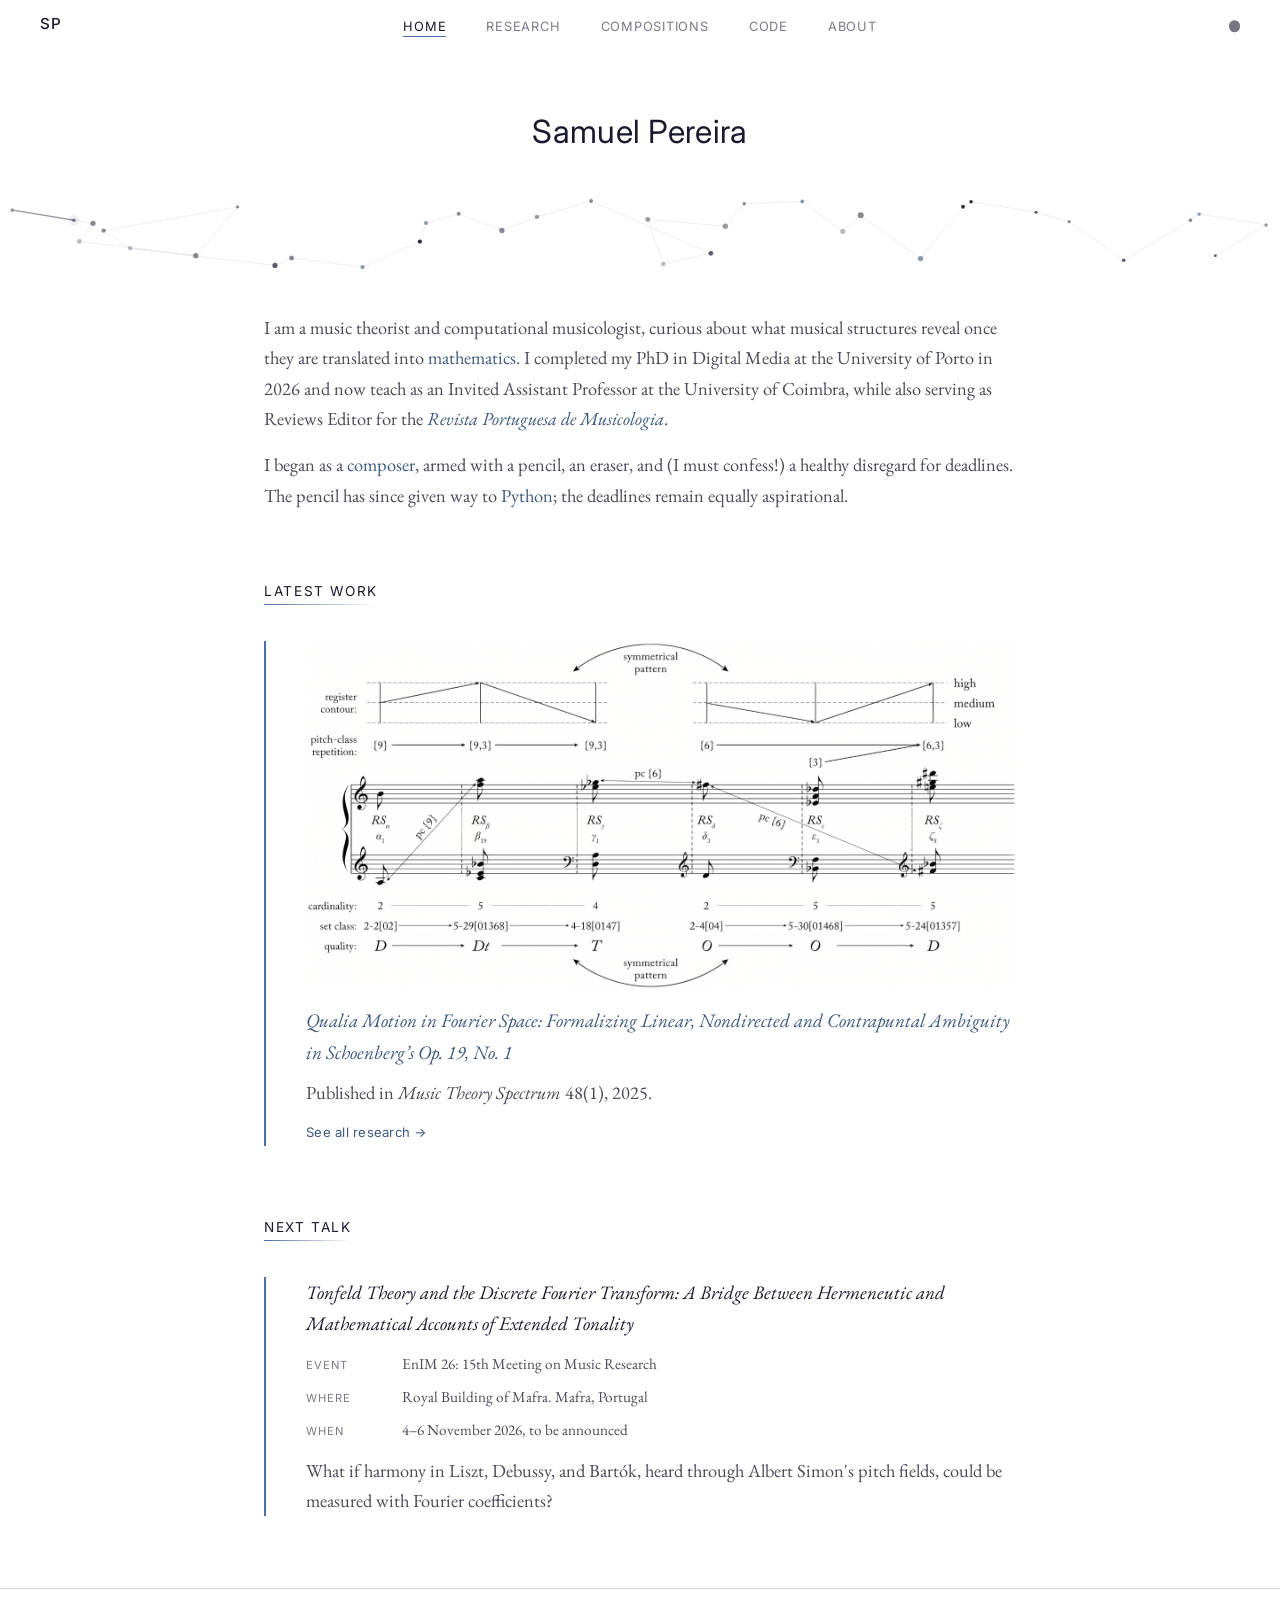
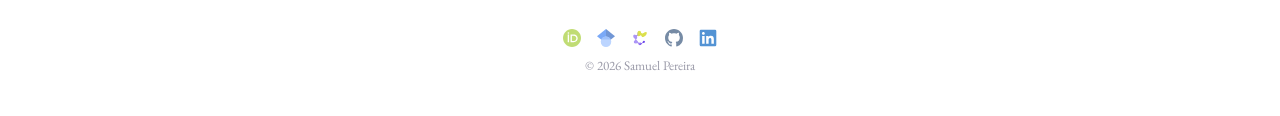
==== index.html @ 3e48302d "Initial commit: portfolio site ready for GitHub Pages Static site (vanilla HTML/CSS/JS, no build ste" ====
<!DOCTYPE html>
<html lang="en">
<head>
    <meta charset="UTF-8">
    <meta name="viewport" content="width=device-width, initial-scale=1.0">
    <meta name="theme-color" content="#ffffff">
    <title>Samuel Pereira &mdash; Computational Musicology</title>
    <meta name="description" content="Samuel Pereira, music theorist and computational musicologist: research on the Fourier Qualia Space, publications, presentations, compositions, and code.">
    <link rel="canonical" href="https://sml-pereira.github.io/">
    <meta property="og:type" content="website">
    <meta property="og:site_name" content="Samuel Pereira">
    <meta property="og:locale" content="en_GB">
    <meta property="og:url" content="https://sml-pereira.github.io/">
    <meta property="og:title" content="Samuel Pereira &mdash; Computational Musicology">
    <meta property="og:description" content="Samuel Pereira, music theorist and computational musicologist: research on the Fourier Qualia Space, publications, presentations, compositions, and code.">
    <meta property="og:image" content="https://sml-pereira.github.io/assets/images/og-image.png">
    <meta property="og:image:width" content="1200">
    <meta property="og:image:height" content="630">
    <meta property="og:image:alt" content="Figure from “Qualia Motion in Fourier Space”: register contour, pitch-class repetition and harmonic quality across a passage of Schoenberg’s Op. 19, No. 1.">
    <meta name="twitter:card" content="summary_large_image">
    <meta name="twitter:title" content="Samuel Pereira &mdash; Computational Musicology">
    <meta name="twitter:description" content="Samuel Pereira, music theorist and computational musicologist: research on the Fourier Qualia Space, publications, presentations, compositions, and code.">
    <meta name="twitter:image" content="https://sml-pereira.github.io/assets/images/og-image.png">
    <link rel="preconnect" href="https://fonts.googleapis.com">
    <link rel="preconnect" href="https://fonts.gstatic.com" crossorigin>
    <link href="https://fonts.googleapis.com/css2?family=EB+Garamond:ital,wght@0,400;1,400;0,600&family=Inter:wght@400;500&display=swap" rel="stylesheet">
    <link rel="stylesheet" href="css/style.css">
    <link rel="icon" href="favicon/favicon.svg" type="image/svg+xml">
    <link rel="apple-touch-icon" href="favicon/apple-touch-icon.png">
    <link rel="manifest" href="manifest.json">
    <script>
        (function(){var t=localStorage.getItem('theme')||(matchMedia('(prefers-color-scheme:dark)').matches?'dark':'light');document.documentElement.setAttribute('data-theme',t)})();
    </script>
</head>
<body>

    <nav class="site-nav">
        <div class="container">
            <button class="nav-toggle" aria-label="Toggle navigation" aria-expanded="false">
                <span></span>
                <span></span>
                <span></span>
            </button>
            <a href="index.html" class="site-nav__brand" aria-label="Samuel Pereira — home">SP</a>
            <ul class="site-nav__links">
                <li><a href="index.html" class="active">Home</a></li>
                <li><a href="research.html">Research</a></li>
                <li><a href="compositions.html">Compositions</a></li>
                <li><a href="code.html">Code</a></li>
                <li><a href="about.html">About</a></li>
                <li class="site-nav__toggle-item"><button class="theme-toggle" aria-label="Toggle dark mode"></button></li>
            </ul>
        </div>
        <div class="site-nav__overlay"></div>
    </nav>

    <main>
        <div class="container">

            <header class="page-header page-header--band">
                <h1>Samuel Pereira</h1>
            </header>

        </div>

        <!-- Full-bleed animation band — replaces the header rule on the home page -->
        <canvas id="trajectory-canvas" class="trajectory-canvas trajectory-canvas--band" aria-hidden="true"></canvas>

        <div class="container">

            <section class="section">
                <p>
                    I am a music theorist and computational musicologist, curious about what musical structures reveal once they are translated into <a href="research.html">mathematics</a>. I completed my PhD in Digital Media at the University of Porto in 2026 and now teach as an Invited Assistant Professor at the University of Coimbra, while also serving as Reviews Editor for the <a href="https://rpm-ns.pt/index.php/rpm"><em>Revista Portuguesa de Musicologia</em></a>.
                </p>
                <p>
                    I began as a <a href="compositions.html">composer</a>, armed with a pencil, an eraser, and (I must confess!) a healthy disregard for deadlines. The pencil has since given way to <a href="code.html">Python</a>; the deadlines remain equally aspirational.
                </p>
            </section>

            <section class="section">
                <h2>Latest Work</h2>
                <div class="spotlight-card">
                    <img class="spotlight-card__image invert-on-dark" src="assets/images/qualia-motion-thumbnail.png" alt="">
                    <div class="spotlight-card__title">
                        <a href="https://doi.org/10.1093/mts/mtaf016">Qualia Motion in Fourier Space: Formalizing Linear, Nondirected and Contrapuntal Ambiguity in Schoenberg&rsquo;s Op.&nbsp;19, No.&nbsp;1</a>
                    </div>
                    <p class="spotlight-card__desc">
                        Published in <em>Music Theory Spectrum</em>&nbsp;48(1), 2025.
                    </p>
                    <a href="research.html" class="spotlight-card__link">See all research &rarr;</a>
                </div>
            </section>

            <!-- Next talk -->
            <!-- Keep this in step with the Talks section on research.html. Remove the whole
                 <section> once the engagement has passed — a "Next Talk" heading over a date
                 that has gone by reads worse than no section at all. -->
            <section class="section">
                <h2>Next Talk</h2>
                <div class="spotlight-card">
                    <div class="spotlight-card__title">
                        Tonfeld Theory and the Discrete Fourier Transform: A Bridge Between Hermeneutic and Mathematical Accounts of Extended Tonality
                    </div>
                    <dl class="talk-meta">
                        <div class="talk-meta__row">
                            <dt class="talk-meta__label">Event</dt>
                            <dd class="talk-meta__value">EnIM 26: 15th Meeting on Music Research</dd>
                        </div>
                        <div class="talk-meta__row">
                            <dt class="talk-meta__label">Where</dt>
                            <dd class="talk-meta__value">Royal Building of Mafra. Mafra, Portugal</dd>
                        </div>
                        <div class="talk-meta__row">
                            <dt class="talk-meta__label">When</dt>
                            <dd class="talk-meta__value"><time datetime="2026-11-04">4&ndash;6 November 2026</time>, to be announced</dd>
                        </div>
                    </dl>
                    <p class="spotlight-card__desc">
                        What if harmony in Liszt, Debussy, and Bart&#243;k, heard through Albert Simon's pitch fields, could be measured with Fourier coefficients?
                    </p>
                </div>
            </section>

        </div>
    </main>

    <footer class="site-footer">
        <div class="container">
            <div class="footer-profiles">
                <a href="https://orcid.org/0000-0003-2866-1081" target="_blank" rel="noopener noreferrer" aria-label="ORCID profile">
                    <svg width="18" height="18" fill="none" xmlns="http://www.w3.org/2000/svg" viewBox="0 0 32 32" aria-hidden="true"><path fill-rule="evenodd" clip-rule="evenodd" d="M32 16c0 8.837-7.163 16-16 16-8.838 0-16-7.163-16-16C0 7.162 7.162 0 16 0c8.837 0 16 7.162 16 16Z" fill="#A6CE39"/><path fill-rule="evenodd" clip-rule="evenodd" d="M18.813 9.637h-5.45v13.9h5.474c4.555 0 7.35-3.378 7.35-6.95 0-1.635-.562-3.372-1.77-4.704-1.215-1.336-3.065-2.246-5.605-2.246ZM18.6 21.3h-2.813v-9.425H18.5c1.823 0 3.12.552 3.96 1.4.842.849 1.252 2.021 1.252 3.312 0 .784-.239 1.967-.993 2.948-.745.969-2.01 1.765-4.119 1.765Zm5.311-4.026c-.251 1.74-1.494 4.276-5.311 4.276h-3.063H18.6c3.817 0 5.06-2.536 5.311-4.276Zm1.812-2.405c-.657-2.601-2.85-4.982-6.91-4.982h-5.2 5.2c4.06 0 6.253 2.38 6.91 4.982Zm.215 1.718ZM8.363 9.675v13.887h2.425V9.675H8.363Zm2.175 13.637H8.612h1.925ZM9.575 8.65c.84 0 1.513-.689 1.513-1.513 0-.823-.673-1.512-1.513-1.512-.838 0-1.512.674-1.512 1.513 0 .823.672 1.512 1.512 1.512Z" fill="#fff"/></svg>
                </a>
                <a href="https://scholar.google.com/citations?hl=en&amp;user=XiZDQLMAAAAJ" target="_blank" rel="noopener noreferrer" aria-label="Google Scholar profile">
                    <svg xmlns="http://www.w3.org/2000/svg" width="18" height="18" viewBox="0 0 512 512" aria-hidden="true"><path fill="#4285f4" d="M256 411.12L0 202.667 256 0z"/><path fill="#356ac3" d="M256 411.12l256-208.453L256 0z"/><circle fill="#a0c3ff" cx="256" cy="362.667" r="149.333"/><path fill="#76a7fa" d="M121.037 298.667c23.968-50.453 75.392-85.334 134.963-85.334s110.995 34.881 134.963 85.334H121.037z"/></svg>
                </a>
                <a href="https://www.cienciavitae.pt/portal/AC1E-D08A-2722" target="_blank" rel="noopener noreferrer" aria-label="CI&Ecirc;NCIAVITAE profile">
                    <img src="assets/icons/cienciavitae.svg" alt="" aria-hidden="true" width="18" height="18">
                </a>
                <a href="https://github.com/sml-pereira" target="_blank" rel="noopener noreferrer" aria-label="GitHub profile">
                    <svg width="18" height="18" viewBox="0 0 16 16" fill="currentColor" xmlns="http://www.w3.org/2000/svg" aria-hidden="true"><path d="M8 0C3.58 0 0 3.58 0 8c0 3.54 2.29 6.53 5.47 7.59.4.07.55-.17.55-.38 0-.19-.01-.82-.01-1.49-2.01.37-2.53-.49-2.69-.94-.09-.23-.48-.94-.82-1.13-.28-.15-.68-.52-.01-.53.63-.01 1.08.58 1.23.82.72 1.21 1.87.87 2.33.66.07-.52.28-.87.51-1.07-1.78-.2-3.64-.89-3.64-3.95 0-.87.31-1.59.82-2.15-.08-.2-.36-1.02.08-2.12 0 0 .67-.21 2.2.82.64-.18 1.32-.27 2-.27.68 0 1.36.09 2 .27 1.53-1.04 2.2-.82 2.2-.82.44 1.1.16 1.92.08 2.12.51.56.82 1.27.82 2.15 0 3.07-1.87 3.75-3.65 3.95.29.25.54.73.54 1.48 0 1.07-.01 1.93-.01 2.2 0 .21.15.46.55.38A8.013 8.013 0 0016 8c0-4.42-3.58-8-8-8z"/></svg>
                </a>
                <!-- PLACEHOLDER: Replace # with the LinkedIn profile URL -->
                <a href="#" aria-label="LinkedIn profile">
                    <img src="assets/icons/linkedin.svg" alt="" aria-hidden="true" width="18" height="18">
                </a>
            </div>
            <p>&copy; <span class="copyright-year">2025</span> Samuel Pereira</p>
        </div>
    </footer>

    <script src="js/main.js"></script>
</body>
</html>
---- css/style.css ----
/* ============================================================================
   ACADEMIC PORTFOLIO — Samuel Pereira
   Colour palette and typographic rhythm derived from CV
   ============================================================================ */

/* ----------------------------------------------------------------------------
   CUSTOM PROPERTIES — CV colour palette
   ---------------------------------------------------------------------------- */
:root {
    --accent: #1a1a2e;         /* Deep navy-black — name, headings */
    --secondary: #4a4a5a;      /* Warm grey — body text */
    --tertiary: #7a7a8a;       /* Mid grey — dates, metadata */
    --quiet: #9a9aa8;          /* Quieter grey — subtle elements */
    --rule: #d4d4dc;           /* Subtle rule colour */
    --link: #3d5a7f;           /* Warm blue — hyperlinks */
    --accent-highlight: #4a6fa5; /* Brighter blue — subtle identity highlight */
    --bg: #ffffff;             /* Pure white background */
    --bg-alt: #f4f4f6;         /* Slightly darker for alternating sections */
    --white: #ffffff;

    /* Typography scale (modular, ~1.2 ratio) */
    --fs-sm: 0.82rem;
    --fs-support: 0.95rem;     /* text supporting an entry title — two steps under --fs-base at every width */
    --fs-base: 1.15rem;
    --fs-md: 1.08rem;
    --fs-lg: 1.2rem;
    --fs-xl: 1.5rem;
    --fs-2xl: 2.0rem;

    /* Spacing scale. Every step is a distinct value: --sp-lg and --sp-xl were
       both 2.5rem, which made rules that named different steps render
       identically (notably two of the page-header spacing modifiers).
       --sp-xl is raised rather than --sp-lg lowered: --sp-lg also sets the
       container gutter and the nav's absolute offsets, which stay aligned with
       each other precisely by sharing this token. */
    --sp-xs: 0.25rem;
    --sp-sm: 0.5rem;
    --sp-md: 1rem;
    /* Fills the 1rem -> 2.5rem canyon in the scale. Without a step here, a
       heading that wants less air than an entry gap had nowhere to go and was
       forced up onto --sp-xl, leaving it closer to the previous section than to
       its own content. */
    --sp-ml: 2rem;
    --sp-lg: 2.5rem;
    --sp-xl: 3rem;
    --sp-2xl: 4rem;

    /* Layout */
    --max-width: 52rem;
    --nav-height: 3rem;
}

/* ----------------------------------------------------------------------------
   DARK MODE — colour overrides
   ---------------------------------------------------------------------------- */
[data-theme="dark"] {
    --accent: #e4e4ec;
    --secondary: #b0b0be;
    --tertiary: #8a8a9a;
    --quiet: #6a6a7a;
    --rule: #3a3a4a;
    --link: #7da4cc;
    --accent-highlight: #6b9fd4;
    --bg: #161616;
    --bg-alt: #1c1c26;
    --white: #1e1e28;
}

/* ----------------------------------------------------------------------------
   RESET & BASE
   ---------------------------------------------------------------------------- */
*,
*::before,
*::after {
    margin: 0;
    padding: 0;
    box-sizing: border-box;
}

html {
    font-size: 16px;
    scroll-behavior: smooth;
    -webkit-text-size-adjust: 100%;
}

body {
    font-family: "EB Garamond", Georgia, serif;
    font-size: var(--fs-base);
    line-height: 1.65;
    color: var(--secondary);
    background-color: var(--bg);
    -webkit-font-smoothing: antialiased;
    -moz-osx-font-smoothing: grayscale;
    transition: background-color 0.3s ease, color 0.3s ease;
}

[data-theme="dark"] {
    color-scheme: dark;
}

/* Keyboard focus — the reset above removes the browser default outline */
:focus-visible {
    outline: 2px solid var(--accent-highlight);
    outline-offset: 3px;
    border-radius: 2px;
}

/* ----------------------------------------------------------------------------
   TYPOGRAPHY
   ---------------------------------------------------------------------------- */
h1, h2, h3, h4 {
    font-family: "Inter", "Helvetica Neue", Arial, sans-serif;
    color: var(--accent);
    font-weight: 400;
    line-height: 1.25;
}

h1 {
    font-size: var(--fs-2xl);
    letter-spacing: 0.01em;
}

h2 {
    font-size: 0.85rem;
    letter-spacing: 0.12em;
    text-transform: uppercase;
    color: var(--accent);
    /* Half the gap above (which is the section's --sp-2xl), so the heading
       reads as owning the content beneath it rather than floating midway
       between two sections. Must stay below .entry margin-bottom, or a heading
       sits further from its first item than two items sit from each other. */
    margin-bottom: var(--sp-ml);
    padding-bottom: var(--sp-xs);
    border-bottom: none;
    display: inline-block;
}

h2::after {
    content: '';
    display: block;
    margin-top: var(--sp-xs);
    height: 1px;
    background: linear-gradient(to right, var(--accent-highlight), transparent);
}

h3 {
    font-size: var(--fs-md);
    color: var(--accent);
    margin-bottom: var(--sp-sm);
}

h4 {
    font-size: var(--fs-base);
    font-style: italic;
    color: var(--secondary);
    margin-bottom: var(--sp-sm);
}

p {
    margin-bottom: var(--sp-md);
}

a {
    color: var(--link);
    text-decoration: none;
    transition: color 0.2s ease;
}

a:hover {
    color: var(--accent);
}

/* Smooth link underline animation for body text links */
main a {
    text-decoration: none;
    background-image: linear-gradient(var(--accent-highlight), var(--accent-highlight));
    background-size: 0% 1px;
    background-repeat: no-repeat;
    background-position: left bottom;
    transition: background-size 0.3s ease, color 0.2s ease;
}

main a:hover {
    background-size: 100% 1px;
}

em {
    font-style: italic;
}

strong {
    font-weight: 600;
    color: var(--accent);
}

small, .meta {
    font-size: var(--fs-sm);
    color: var(--tertiary);
}


/* ----------------------------------------------------------------------------
   LAYOUT
   ---------------------------------------------------------------------------- */
.container {
    max-width: var(--max-width);
    margin: 0 auto;
    padding: 0 var(--sp-lg);
}

main {
    padding-top: calc(var(--nav-height) + var(--sp-2xl));
    padding-bottom: var(--sp-2xl);
    min-height: calc(100vh - 6rem);
}

/* Jumping to a section must not park it underneath the fixed bar */
main [id] {
    scroll-margin-top: calc(var(--nav-height) + var(--sp-md));
}

/* ----------------------------------------------------------------------------
   NAVIGATION
   ---------------------------------------------------------------------------- */
.site-nav {
    position: fixed;
    top: 0;
    left: 0;
    right: 0;
    height: var(--nav-height);
    background-color: rgba(255, 255, 255, 0.88);
    backdrop-filter: blur(12px);
    -webkit-backdrop-filter: blur(12px);
    z-index: 100;
    transition: background-color 0.3s ease;
}

.site-nav.scrolled {
    background-color: rgba(255, 255, 255, 0.95);
}

.site-nav .container {
    display: flex;
    align-items: center;
    justify-content: space-between;
    height: 100%;
}

/* Wordmark — pinned to the left edge of the viewport, outside the content column */
.site-nav__brand {
    position: absolute;
    left: var(--sp-lg);
    top: 50%;
    transform: translateY(-50%);
    font-family: "Inter", "Helvetica Neue", Arial, sans-serif;
    font-size: 0.95rem;
    font-weight: 500;
    letter-spacing: 0.06em;
    text-transform: uppercase;
    color: var(--accent);
    text-decoration: none;
    white-space: nowrap;
    transition: color 0.2s ease;
    /* Override the main a underline animation */
    background-image: none;
}

.site-nav__brand:hover {
    color: var(--accent-highlight);
}

.site-nav__links {
    display: flex;
    flex: 1;
    justify-content: center;
    gap: var(--sp-lg);
    list-style: none;
}

.site-nav__links a {
    font-family: "Inter", "Helvetica Neue", Arial, sans-serif;
    font-size: 0.8rem;
    letter-spacing: 0.06em;
    text-transform: uppercase;
    color: var(--tertiary);
    text-decoration: none;
    padding-bottom: 2px;
    border-bottom: 1.5px solid transparent;
    transition: color 0.2s ease, border-color 0.2s ease;
    /* Override the main a underline animation for nav links */
    background-image: none;
}

.site-nav__links a:hover,
.site-nav__links a.active {
    color: var(--accent);
    border-bottom-color: var(--accent-highlight);
}

/* Mobile hamburger */
.nav-toggle {
    display: none;
    background: none;
    border: none;
    cursor: pointer;
    padding: var(--sp-sm);
}

.nav-toggle span {
    display: block;
    width: 20px;
    height: 1.5px;
    background-color: var(--accent);
    margin: 4px 0;
    transition: transform 0.3s ease, opacity 0.3s ease;
}

/* Theme toggle — pinned to the right edge of the viewport, outside the content column */
.site-nav__toggle-item {
    display: flex;
    align-items: center;
    position: absolute;
    right: var(--sp-lg);
    top: 50%;
    transform: translateY(calc(-50% + 2px));
}

.theme-toggle {
    background-color: var(--accent);
    border: none;
    border-radius: 50%;
    width: 11.5px;
    height: 11.5px;
    cursor: pointer;
    display: block;
    padding: 0;
    flex-shrink: 0;
    transition: background-color 0.3s ease, opacity 0.2s ease;
    opacity: 0.6;
}

.theme-toggle:hover {
    opacity: 1;
}

/* Dark mode — nav background overrides */
[data-theme="dark"] .site-nav {
    background-color: rgba(22, 22, 30, 0.88);
}

[data-theme="dark"] .site-nav.scrolled {
    background-color: rgba(22, 22, 30, 0.95);
}

/* ----------------------------------------------------------------------------
   HEADER / HERO — mirrors CV \makeheader
   ---------------------------------------------------------------------------- */
.page-header {
    margin-bottom: var(--sp-2xl);
}

/* Pages whose introduction follows the trajectory directly, as on the home
   page. Deliberately the same token the home band uses below itself, so the
   two stay in step. Doubled class to outrank the mobile .page-header rule. */
.page-header.page-header--tight {
    margin-bottom: var(--sp-lg);
}

.page-header h1 {
    /* On the interior pages this is the gap between the heading and the
       trajectory beneath it; the home page zeroes it and spaces its band
       from the canvas side instead */
    margin-bottom: 1.5rem;
}

/* The trajectory always sits beneath its heading and takes the place a rule
   would otherwise hold — full-bleed on the home page, the width of the text
   column on every other one. The gap above it is the h1's own margin. */
.trajectory-canvas {
    display: block;
    width: 100%;
    cursor: default;
}

.trajectory-canvas--column {
    height: 48px;
}

/* Home page — the canvas becomes a full-bleed band beneath the name */
.page-header--band {
    margin-bottom: 0;
}

.page-header--band h1 {
    margin-bottom: 0;
    text-align: center;
}

main > .trajectory-canvas--band {
    height: 80px;
    margin-top: var(--sp-lg);
    margin-bottom: var(--sp-lg);
    animation: fadeInUp 0.5s ease-out both;
}

/* ----------------------------------------------------------------------------
   SECTIONS — mirrors CV \cvsection
   ---------------------------------------------------------------------------- */
.section {
    margin-bottom: var(--sp-2xl);
}

.section:last-child {
    margin-bottom: 0;
}

/* ----------------------------------------------------------------------------
   ENTRY BLOCKS — mirrors CV \cventry
   ---------------------------------------------------------------------------- */
.entry {
    display: flex;
    justify-content: space-between;
    gap: var(--sp-md);
    margin-bottom: var(--sp-lg);
}

.entry:last-child {
    margin-bottom: 0;
}

.entry__body {
    flex: 1;
    min-width: 0;
}

.entry__date {
    flex-shrink: 0;
    font-size: var(--fs-support);
    color: var(--tertiary);
    text-align: right;
    font-variant-numeric: lining-nums;
    /* Just wide enough for the longest date on the page ("2021-26", 52px at
       this size), so every entry gets an identical body width and that width
       is the widest the column can give it. */
    min-width: 3.5rem;
    /* The date's line box is shorter than the title's, so without this its
       baseline would sit above the title it belongs to */
    padding-top: 0.23em;
}

.entry__title {
    font-size: var(--fs-base);
    color: var(--accent);
    /* 8px, not 4: below roughly a third of a line the gap stops reading as a
       deliberate pairing and starts looking like two elements colliding. */
    margin-bottom: var(--sp-sm);
}

/* Which kind of item this entry is, for sections that group more than one —
   the two theses, for instance. Follows the small-label idiom used by the
   spotlight card, but in the quieter metadata grey. */
.entry__kind {
    font-family: "Inter", "Helvetica Neue", Arial, sans-serif;
    font-size: 0.7rem;
    letter-spacing: 0.1em;
    text-transform: uppercase;
    color: var(--tertiary);
    margin-bottom: var(--sp-sm);
}

.entry__org {
    font-size: var(--fs-support);
    color: var(--secondary);
    margin-bottom: var(--sp-sm);
}

.entry__desc {
    font-size: var(--fs-support);
    line-height: 1.6;
}

.entry__examiners-label {
    margin-bottom: var(--sp-sm);
}

.entry__examiners {
    font-size: var(--fs-support);
    line-height: 1.6;
    padding-left: 1.5em;
    margin: 0;
}

.entry__examiners li {
    margin-bottom: var(--sp-xs);
}

/* Entries put the title at the standard body size and set everything that
   supports it — venue, abstract, description — one step down at --fs-support */

/* Compact entry — for publications */
.entry--compact {
    margin-bottom: var(--sp-lg);
}

.entry--compact:last-child {
    margin-bottom: 0;
}

.entry--compact .entry__title {
    font-style: italic;
    font-size: var(--fs-base);
}

.entry--compact .entry__venue {
    font-size: var(--fs-support);
    color: var(--secondary);
}

/* ----------------------------------------------------------------------------
   CONTACT
   ---------------------------------------------------------------------------- */
/* No top margin: the h2 above owns the gap, as it does in every other section.
   This margin existed to clear an introductory paragraph that no longer sits
   between the heading and the list. */
.contact-list {
    margin-top: 0;
}

.contact-row {
    display: flex;
    align-items: baseline;
    gap: var(--sp-md);
    padding: var(--sp-sm) 0;
    border-bottom: 1px solid var(--rule);
}

.contact-row:last-child {
    border-bottom: none;
}

.contact-row__label {
    flex-shrink: 0;
    min-width: 7rem;
    font-family: "Inter", "Helvetica Neue", Arial, sans-serif;
    font-size: var(--fs-sm);
    letter-spacing: 0.06em;
    text-transform: uppercase;
    color: var(--tertiary);
}

.contact-row__value {
    font-size: var(--fs-md);
}

/* ----------------------------------------------------------------------------
   FOOTER
   ---------------------------------------------------------------------------- */
.site-footer {
    padding: var(--sp-lg) 0;
    border-top: 1px solid var(--rule);
    text-align: center;
}

.site-footer p {
    font-size: var(--fs-sm);
    color: var(--quiet);
    margin-bottom: 0;
}

/* Footer profile icon links */
.footer-profiles {
    display: flex;
    justify-content: center;
    gap: var(--sp-md);
    margin-bottom: var(--sp-sm);
}

.footer-profiles a {
    display: inline-flex;
    align-items: center;
    justify-content: center;
    opacity: 0.7;
    transition: opacity 0.2s ease;
    /* Override the main a underline animation for footer icons */
    background-image: none;
}

.footer-profiles a:hover {
    opacity: 1;
}

.footer-profiles svg,
.footer-profiles img {
    display: block;
    width: 18px;
    height: 18px;
}

/* Nav overlay — hidden on desktop */
.site-nav__overlay {
    display: none;
}

/* Body scroll lock when mobile nav is open */
body.nav-open {
    overflow: hidden;
}

/* ----------------------------------------------------------------------------
   RESPONSIVE
   ---------------------------------------------------------------------------- */
/* Tablet — 768px and below */
@media (max-width: 768px) {
    :root {
        --fs-2xl: 1.7rem;
        --fs-xl: 1.3rem;
        /* All three large steps shrink together. Shrinking only --sp-2xl (as
           this block used to) flattened the section/entry ratio from 1.60 to
           1.20 here and to 1.00 at 640, so groups stopped reading as groups
           exactly where the single column needs them most. */
        --sp-2xl: 3rem;
        --sp-xl: 2.5rem;
        --sp-lg: 2rem;
        --sp-ml: 1.75rem;
    }

}

/* Mobile — 640px and below */
@media (max-width: 640px) {
    :root {
        --fs-2xl: 1.5rem;
        --fs-xl: 1.15rem;
        --fs-md: 0.92rem;
        --sp-2xl: 2.5rem;
        --sp-xl: 2rem;
        --sp-lg: 1.75rem;
        --sp-ml: 1.5rem;
    }

    html {
        font-size: 15px;
    }

    .container {
        padding: 0 var(--sp-md);
    }

    main {
        padding-top: calc(var(--nav-height) + var(--sp-xl));
        padding-bottom: var(--sp-xl);
    }

    /* Mobile nav */
    .nav-toggle {
        display: flex;
        align-items: center;
        justify-content: center;
        min-width: 44px;
        min-height: 44px;
        margin-right: calc(-1 * var(--sp-sm));
    }

    .site-nav .container {
        justify-content: flex-start;
    }

    .site-nav__links {
        position: fixed;
        top: var(--nav-height);
        left: 0;
        right: 0;
        flex-direction: column;
        background-color: rgba(255, 255, 255, 0.97);
        backdrop-filter: blur(12px);
        -webkit-backdrop-filter: blur(12px);
        padding: var(--sp-lg);
        gap: var(--sp-md);
        border-bottom: 1px solid var(--rule);
        transform: translateY(-100%);
        opacity: 0;
        visibility: hidden;
        transition: transform 0.3s ease, opacity 0.3s ease, visibility 0.3s ease;
    }

    [data-theme="dark"] .site-nav__links {
        background-color: rgba(22, 22, 30, 0.97);
    }

    .site-nav__links.open {
        transform: translateY(0);
        opacity: 1;
        visibility: visible;
    }

    .site-nav__links a {
        font-size: var(--fs-sm);
        padding: var(--sp-sm) 0;
        display: block;
    }

    /* Mobile active-state styling — left border instead of bottom */
    .site-nav__links a.active {
        border-bottom: none;
        border-left: 2px solid var(--accent-highlight);
        padding-left: var(--sp-sm);
        color: var(--accent);
    }

    /* Wordmark sits beside the hamburger rather than pinned to the viewport edge */
    .site-nav__brand {
        position: static;
        transform: none;
        margin-left: var(--sp-sm);
    }

    /* Restore inline placement of the theme toggle inside the mobile dropdown */
    .site-nav__toggle-item {
        position: static;
        transform: translateY(2px);
    }

    /* Mobile overlay */
    .site-nav__overlay {
        display: block;
        position: fixed;
        top: var(--nav-height);
        left: 0;
        right: 0;
        bottom: 0;
        background-color: rgba(26, 26, 46, 0);
        visibility: hidden;
        transition: background-color 0.3s ease, visibility 0.3s ease;
        z-index: 98;
    }

    .site-nav__overlay.open {
        background-color: rgba(26, 26, 46, 0.08);
        visibility: visible;
    }

    /* Hamburger animation */
    .nav-toggle.active span:nth-child(1) {
        transform: rotate(45deg) translate(3.5px, 3.5px);
    }

    .nav-toggle.active span:nth-child(2) {
        opacity: 0;
    }

    .nav-toggle.active span:nth-child(3) {
        transform: rotate(-45deg) translate(3.5px, -3.5px);
    }

    /* Stack entries vertically on mobile */
    .entry {
        flex-direction: column;
        gap: var(--sp-xs);
    }

    .entry__date {
        text-align: left;
        min-width: unset;
        padding-top: 0;
    }

    /* Page header */
    .page-header {
        margin-bottom: var(--sp-xl);
    }

    /* Sections. Must stay on --sp-2xl: h2 uses --sp-xl, so borrowing that token
       here made the gap between two sections identical to the gap under a
       heading, and sections stopped reading as groups. --sp-2xl already shrinks
       at this breakpoint, so the step is smaller without being flattened. */
    .section {
        margin-bottom: var(--sp-2xl);
    }

    .contact-row,
    .talk-meta__row {
        flex-direction: column;
        gap: var(--sp-xs);
    }

    .contact-row__label,
    .talk-meta__label {
        min-width: unset;
    }

    /* Trajectory canvas on mobile */
    .trajectory-canvas--column {
        height: 40px;
    }
}

/* Small phones — 380px and below */
@media (max-width: 380px) {
    :root {
        --fs-2xl: 1.3rem;
        --fs-xl: 1.05rem;
    }

    .container {
        padding: 0 var(--sp-sm);
    }

    h2 {
        font-size: 0.78rem;
        letter-spacing: 0.1em;
    }
}

/* ----------------------------------------------------------------------------
   PAGE TRANSITION ANIMATIONS
   ---------------------------------------------------------------------------- */
@keyframes fadeInUp {
    from {
        opacity: 0;
        transform: translateY(12px);
    }
    to {
        opacity: 1;
        transform: translateY(0);
    }
}

main .container > .page-header {
    animation: fadeInUp 0.5s ease-out both;
}

main .container > .section {
    opacity: 0;
    transform: translateY(12px);
    transition: opacity 0.45s ease-out, transform 0.45s ease-out;
}

main .container > .section.visible {
    opacity: 1;
    transform: translateY(0);
}

/* Reduce motion for users who prefer it */
@media (prefers-reduced-motion: reduce) {
    main .container > .page-header {
        animation: none;
    }

    main > .trajectory-canvas--band {
        animation: none;
    }

    main .container > .section {
        opacity: 1;
        transform: none;
        transition: none;
    }
}

/* ----------------------------------------------------------------------------
   ARTICLE ABSTRACTS & LINKS
   ---------------------------------------------------------------------------- */
.entry__abstract {
    font-size: var(--fs-support);
    color: var(--tertiary);
    margin-top: var(--sp-sm);
    margin-bottom: var(--sp-sm);
}

.entry__links {
    margin-top: var(--sp-sm);
    margin-bottom: 0;
}

/* DOIs sit with the rest of an entry's metadata, not at body-text weight. */
.entry__doi {
    font-size: var(--fs-support);
}

/* Custom tooltip — fast appear, no system delay */
[data-tooltip] {
    position: relative;
}

[data-tooltip]::after {
    content: attr(data-tooltip);
    position: absolute;
    left: 50%;
    bottom: calc(100% + 6px);
    transform: translateX(-50%);
    white-space: nowrap;
    padding: 0.3em 0.6em;
    border-radius: 3px;
    background-color: var(--accent);
    color: var(--bg);
    font-family: "Inter", "Helvetica Neue", Arial, sans-serif;
    font-size: 0.7rem;
    letter-spacing: 0.02em;
    line-height: 1.2;
    opacity: 0;
    visibility: hidden;
    pointer-events: none;
    transition: opacity 0.15s ease 0.25s, visibility 0s linear 0.4s;
    z-index: 100;
}

[data-tooltip]:hover::after,
[data-tooltip]:focus-visible::after {
    opacity: 1;
    visibility: visible;
    transition: opacity 0.15s ease 0.25s, visibility 0s linear 0.25s;
}

/* ----------------------------------------------------------------------------
   DOWNLOAD LINKS
   ---------------------------------------------------------------------------- */
.download-link {
    display: inline-flex;
    align-items: center;
    gap: 0.35em;
    font-family: "Inter", "Helvetica Neue", Arial, sans-serif;
    font-size: var(--fs-sm);
    letter-spacing: 0.02em;
    color: var(--link);
    transition: color 0.2s ease;
}

.download-link:hover {
    color: var(--accent);
}

.download-icon {
    flex-shrink: 0;
    vertical-align: middle;
}

/* Multiple download links in a row */
.composition-card__links {
    display: flex;
    flex-wrap: wrap;
    gap: var(--sp-sm) var(--sp-lg);
    margin-bottom: var(--sp-md);
}

/* ----------------------------------------------------------------------------
   SECTION NAV (in-page anchor links)
   ---------------------------------------------------------------------------- */
/* In-page contents. It follows the introduction and leads into the sections it
   lists, so it takes a full section break above (the intro's own margin) and a
   shorter one below, keeping it visibly tied to the content that follows. */
.section-nav {
    display: flex;
    flex-wrap: wrap;
    gap: var(--sp-sm) var(--sp-lg);
    margin-bottom: var(--sp-xl);
}

/* Each entry carries a standing underline so the row reads as a set of
   separate, clickable items before the cursor ever reaches it, and echoes the
   rule under the h2 headings these links point at */
.section-nav a {
    font-family: "Inter", "Helvetica Neue", Arial, sans-serif;
    font-size: var(--fs-sm);
    letter-spacing: 0.04em;
    color: var(--link);
    padding: 4px 0 6px;
    border-bottom: 1px solid var(--rule);
    /* the body-link underline animation would double up with the border */
    background-image: none;
    transition: color 0.2s ease, border-color 0.2s ease;
}

.section-nav a:hover {
    color: var(--accent);
    border-bottom-color: var(--accent-highlight);
}

/* ----------------------------------------------------------------------------
   SPOTLIGHT CARD (Home — latest work)
   ---------------------------------------------------------------------------- */
/* No margin-top: h2 is display:inline-block, so its bottom margin never
   collapses with a following sibling's top margin — the two would add up and
   this card would sit further from its heading than every other page's first
   element does. The h2's own margin is the entire gap. */
.spotlight-card {
    border-left: 2px solid var(--accent-highlight);
    padding-left: var(--sp-lg);
}

.spotlight-card__image {
    display: block;
    width: 100%;
    height: auto;
    border-radius: 4px;
    margin-bottom: var(--sp-md);
}

/* Identity filter + transition so the dark-mode inversion below fades over the same 0.3s as the
   body's background-color/color transition, instead of snapping while the page eases around it.
   The identity list must be spelled out here (rather than relying on `filter: none`) so the two
   values have matching function lists and interpolate in both directions — into dark and back out. */
.invert-on-dark {
    filter: invert(0) hue-rotate(0deg) contrast(1);
    transition: filter 0.3s ease;
}

/* Opt-in: invert lightness in dark mode (use for diagrams with white backgrounds; omit for photos).
   The invert on its own drives the diagram's paper white down to pure #000, which reads as a hard
   black rectangle against the page. contrast() pivots around mid-grey, so it pulls both ends of
   the range inwards: paper white lands on rgb(22, 22, 22) — the --bg of the dark theme — and the
   inked strokes settle at rgb(232, 232, 232), near --accent, instead of a glaring pure white.
   The amount is 1 - 2 * (22/255) ≈ 0.825; recompute it if --bg changes. */
[data-theme="dark"] .invert-on-dark {
    filter: invert(1) hue-rotate(180deg) contrast(0.825);
}

.spotlight-card__label {
    font-family: "Inter", "Helvetica Neue", Arial, sans-serif;
    font-size: 0.7rem;
    letter-spacing: 0.1em;
    text-transform: uppercase;
    color: var(--accent-highlight);
    margin-bottom: var(--sp-sm);
}

.spotlight-card__title {
    font-size: var(--fs-lg);
    color: var(--accent);
    margin-bottom: var(--sp-sm);
    font-style: italic;
}

.spotlight-card__desc {
    font-size: var(--fs-base);
    margin-bottom: var(--sp-sm);
}

.spotlight-card__link {
    font-family: "Inter", "Helvetica Neue", Arial, sans-serif;
    font-size: var(--fs-sm);
    letter-spacing: 0.02em;
}

/* ----------------------------------------------------------------------------
   TALK META (Home — next talk)
   ---------------------------------------------------------------------------- */
/* Label/value rows for a single upcoming engagement. Deliberately lighter than
   .contact-row — no rule between rows — because it sits inside a spotlight card
   whose left border already holds the group together. */
.talk-meta {
    margin-bottom: var(--sp-sm);
}

.talk-meta__row {
    display: flex;
    align-items: baseline;
    gap: var(--sp-md);
    padding: var(--sp-xs) 0;
}

/* Matches .spotlight-card__label so the two label styles on this page agree. */
.talk-meta__label {
    flex-shrink: 0;
    min-width: 5rem;
    font-family: "Inter", "Helvetica Neue", Arial, sans-serif;
    font-size: 0.7rem;
    letter-spacing: 0.1em;
    text-transform: uppercase;
    color: var(--tertiary);
}

.talk-meta__value {
    font-size: var(--fs-support);
    color: var(--secondary);
}

/* ----------------------------------------------------------------------------
   COMPOSITION CARDS
   ---------------------------------------------------------------------------- */
/* No padding of its own: the section's bottom margin is the single
   source of vertical rhythm here, as it is on every other page */
.composition-card {
    padding: 0;
}

.composition-card h2 {
    margin-bottom: var(--sp-sm);
}

.composition-card__meta {
    display: flex;
    flex-wrap: wrap;
    gap: var(--sp-xs);
    margin-bottom: var(--sp-md);
}

.composition-card__note {
    margin-bottom: var(--sp-md);
}

/* ----------------------------------------------------------------------------
   TAGS (instrumentation, tech)
   ---------------------------------------------------------------------------- */
.tag {
    display: inline-block;
    font-family: "Inter", "Helvetica Neue", Arial, sans-serif;
    font-size: 0.68rem;
    letter-spacing: 0.04em;
    text-transform: uppercase;
    color: var(--tertiary);
    border: 1px solid var(--rule);
    border-radius: 3px;
    padding: 0.15em 0.55em;
    line-height: 1.4;
}

.tag--tech {
    color: var(--link);
    border-color: var(--link);
    opacity: 0.8;
}

/* ----------------------------------------------------------------------------
   MEDIA PLACEHOLDER (video/audio forthcoming)
   ---------------------------------------------------------------------------- */
.media-placeholder {
    display: flex;
    align-items: center;
    justify-content: center;
    gap: var(--sp-sm);
    padding: var(--sp-lg) var(--sp-md);
    margin-top: var(--sp-md);
    border: 1px dashed var(--rule);
    border-radius: 4px;
    background-color: var(--bg-alt);
    color: var(--quiet);
    font-family: "Inter", "Helvetica Neue", Arial, sans-serif;
    font-size: var(--fs-sm);
    letter-spacing: 0.02em;
}

.media-placeholder__icon {
    opacity: 0.5;
    flex-shrink: 0;
}

/* ----------------------------------------------------------------------------
   CONSOLE TRANSCRIPT
   ---------------------------------------------------------------------------- */
/* A verbatim snippet of a terminal program. Shares the surface treatment of
   .media-placeholder and .video-embed so every kind of demo sits in the same
   frame. Column alignment matters here, so the monospace stack and the
   horizontal scroll are both load-bearing: the text must never reflow. */
.console-demo {
    margin-top: var(--sp-md);
    padding: var(--sp-md);
    border: 1px solid var(--rule);
    border-radius: 4px;
    background-color: var(--bg-alt);
    color: var(--tertiary);
    font-family: "Courier New", ui-monospace, monospace;
    font-size: var(--fs-sm);
    line-height: 1.5;
    overflow-x: auto;
}

/* Whatever the player typed, against the program's own output. */
.console-demo b {
    color: var(--accent);
    font-weight: 600;
}

/* ----------------------------------------------------------------------------
   VIDEO EMBED
   ---------------------------------------------------------------------------- */
/* Responsive 16:9 frame: the box holds the ratio at any width and the iframe
   fills it, so an embed never overflows its card on a narrow screen. Shares the
   surface treatment of .media-placeholder, which it replaces once a video
   exists. */
.video-embed {
    position: relative;
    aspect-ratio: 16 / 9;
    width: 100%;
    margin-top: var(--sp-md);
    border: 1px solid var(--rule);
    border-radius: 4px;
    overflow: hidden;
    background-color: var(--bg-alt);
}

.video-embed iframe {
    position: absolute;
    top: 0;
    left: 0;
    width: 100%;
    height: 100%;
    border: 0;
}

/* ----------------------------------------------------------------------------
   AUDIO PLAYER
   ---------------------------------------------------------------------------- */
.audio-player {
    margin-top: var(--sp-md);
}

.audio-player audio {
    width: 100%;
    max-width: 28rem;
    border-radius: 4px;
}

.audio-player__note {
    font-size: var(--fs-sm);
    color: var(--quiet);
    margin-top: var(--sp-xs);
}

/* ----------------------------------------------------------------------------
   CODE CARDS
   ---------------------------------------------------------------------------- */
/* No padding of its own: the section's bottom margin is the single
   source of vertical rhythm here, as it is on every other page */
.code-card {
    padding: 0;
}

/* Ordinary inline flow rather than a flex row: the heading keeps the line box
   every other h2 on the site sits on, so this page shares their vertical
   rhythm, and the icon aligns to the text rather than being centred on the
   heading's box — which includes the underline below it, and was dropping the
   icon low. */
.code-card__header {
    margin-bottom: var(--sp-sm);
}

.code-card__header h2 {
    margin-bottom: 0;
    margin-right: var(--sp-sm);
}

.code-card__name {
    font-family: "Inter", "Courier New", monospace;
    font-size: 0.85rem;
    letter-spacing: 0.08em;
}

.code-card__github {
    display: inline-block;
    line-height: 0;
    /* Matched to the heading so the em below is measured against the heading's
       size. The icon is 16px, so lifting its baseline by half the cap height
       less half the icon centres it on the capitals rather than hanging it
       below them. */
    font-size: 0.85rem;
    vertical-align: calc(0.364em - 8px);
    color: var(--tertiary);
    opacity: 0.7;
    transition: opacity 0.2s ease, color 0.2s ease;
    background-image: none;
}

.code-card__github:hover {
    opacity: 1;
    color: var(--accent);
    background-image: none;
}

/* margin-bottom is 0 by design: whatever follows declares its own top margin,
   so the gap is chosen rather than being whichever of two collapsing margins
   happened to be larger. Metadata takes the small step, a media block the
   larger one. */
.code-card__desc {
    margin-top: var(--sp-sm);
    margin-bottom: 0;
}

.code-card__status {
    font-size: var(--fs-sm);
    color: var(--quiet);
    margin-top: var(--sp-sm);
}

/* ----------------------------------------------------------------------------
   PHOTO PLACEHOLDER (About page)
   ---------------------------------------------------------------------------- */
/* Portrait-proportioned (4:5), sitting on the column's left edge like every
   other element on the page. The 4px radius is the same one .media-placeholder,
   .video-embed and .console-demo use, so an empty photo frame reads as part of
   the same family. */
.photo-placeholder {
    width: 200px;
    height: 250px;
    max-width: 100%;
    border-radius: 4px;
    background-color: var(--bg-alt);
    border: 1px solid var(--rule);
    display: flex;
    align-items: center;
    justify-content: center;
    overflow: hidden;
    margin: 0 0 var(--sp-md);
}

/* Photo and introduction as one block: the face and the summary are read
   together, and the text fills the space beside the portrait rather than
   leaving it empty. Stacks below 640px, where two columns would squeeze the
   text past a comfortable measure. */
.photo-intro {
    display: flex;
    align-items: flex-start;
    gap: var(--sp-lg);
}

.photo-intro .photo-placeholder {
    flex-shrink: 0;
    margin-bottom: 0;
}

/* min-width:0 so a long unbroken string can't push the column wider than its
   share of the row. */
.photo-intro__body {
    flex: 1;
    min-width: 0;
}

.photo-intro__body > p:last-child {
    margin-bottom: 0;
}

@media (max-width: 640px) {
    .photo-intro {
        display: block;
    }

    .photo-intro .photo-placeholder {
        margin-bottom: var(--sp-md);
    }
}

/* Once a real photo lands in the frame, it fills it without distorting. */
.photo-placeholder img {
    width: 100%;
    height: 100%;
    object-fit: cover;
    display: block;
}

.photo-placeholder__initials {
    font-family: "Inter", "Helvetica Neue", Arial, sans-serif;
    font-size: var(--fs-2xl);
    font-weight: 400;
    color: var(--quiet);
    letter-spacing: 0.05em;
}

/* ----------------------------------------------------------------------------
   RESPONSIVE — new components
   ---------------------------------------------------------------------------- */
@media (max-width: 640px) {
    .section-nav {
        gap: var(--sp-xs) var(--sp-md);
    }

    .composition-card__links {
        flex-direction: column;
        gap: var(--sp-xs);
    }

    /* The transcript's longest line is 44 characters; trimming the type and the
       side padding lets it land inside a 375px screen without a scrollbar. It
       still scrolls if it has to. */
    .console-demo {
        padding: var(--sp-md) var(--sp-sm);
        font-size: 0.72rem;
    }
}

/* ----------------------------------------------------------------------------
   PRINT
   ---------------------------------------------------------------------------- */
@media print {
    .site-nav,
    .site-footer,
    .trajectory-canvas,
    .theme-toggle {
        display: none;
    }

    main {
        padding-top: 0;
    }

    body {
        font-size: 11pt;
        color: #000;
    }

    a {
        color: #000;
        text-decoration: underline;
    }
}
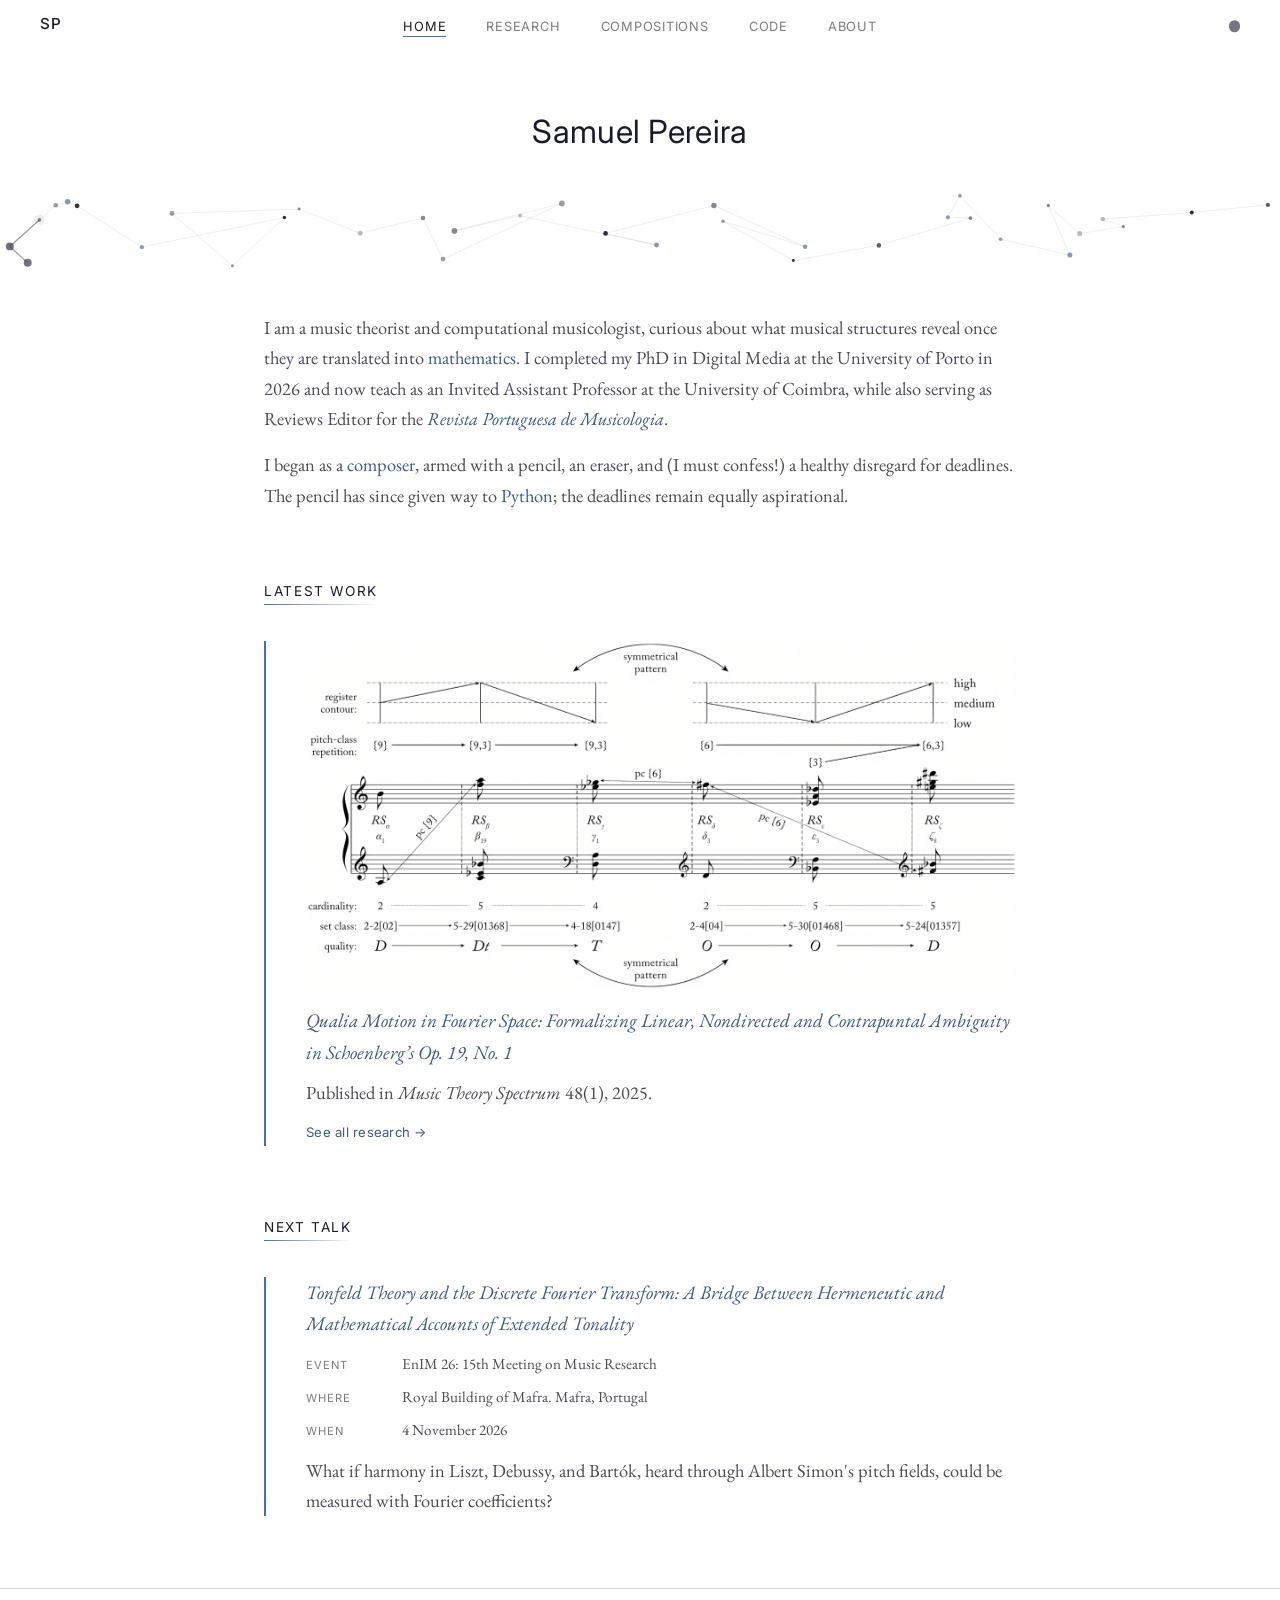
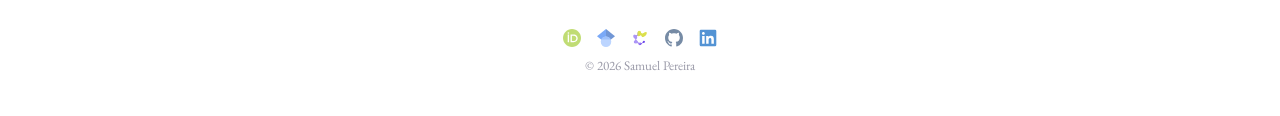
==== commit 17923e2c: "Update talk date, publication statuses and access links - EnIM 26 talk was a single day, 4 November " ====
--- a/index.html
+++ b/index.html
@@ -99,7 +99,7 @@
                 <h2>Next Talk</h2>
                 <div class="spotlight-card">
                     <div class="spotlight-card__title">
-                        Tonfeld Theory and the Discrete Fourier Transform: A Bridge Between Hermeneutic and Mathematical Accounts of Extended Tonality
+                        <a href="https://www.spimusica.pt/wp-content/uploads/2026/11/EnIM-XV_Livro-de-Resumos-Programa.pdf">Tonfeld Theory and the Discrete Fourier Transform: A Bridge Between Hermeneutic and Mathematical Accounts of Extended Tonality</a>
                     </div>
                     <dl class="talk-meta">
                         <div class="talk-meta__row">
@@ -112,7 +112,7 @@
                         </div>
                         <div class="talk-meta__row">
                             <dt class="talk-meta__label">When</dt>
-                            <dd class="talk-meta__value"><time datetime="2026-11-04">4&ndash;6 November 2026</time>, to be announced</dd>
+                            <dd class="talk-meta__value"><time datetime="2026-11-04">4 November 2026</time></dd>
                         </div>
                     </dl>
                     <p class="spotlight-card__desc">
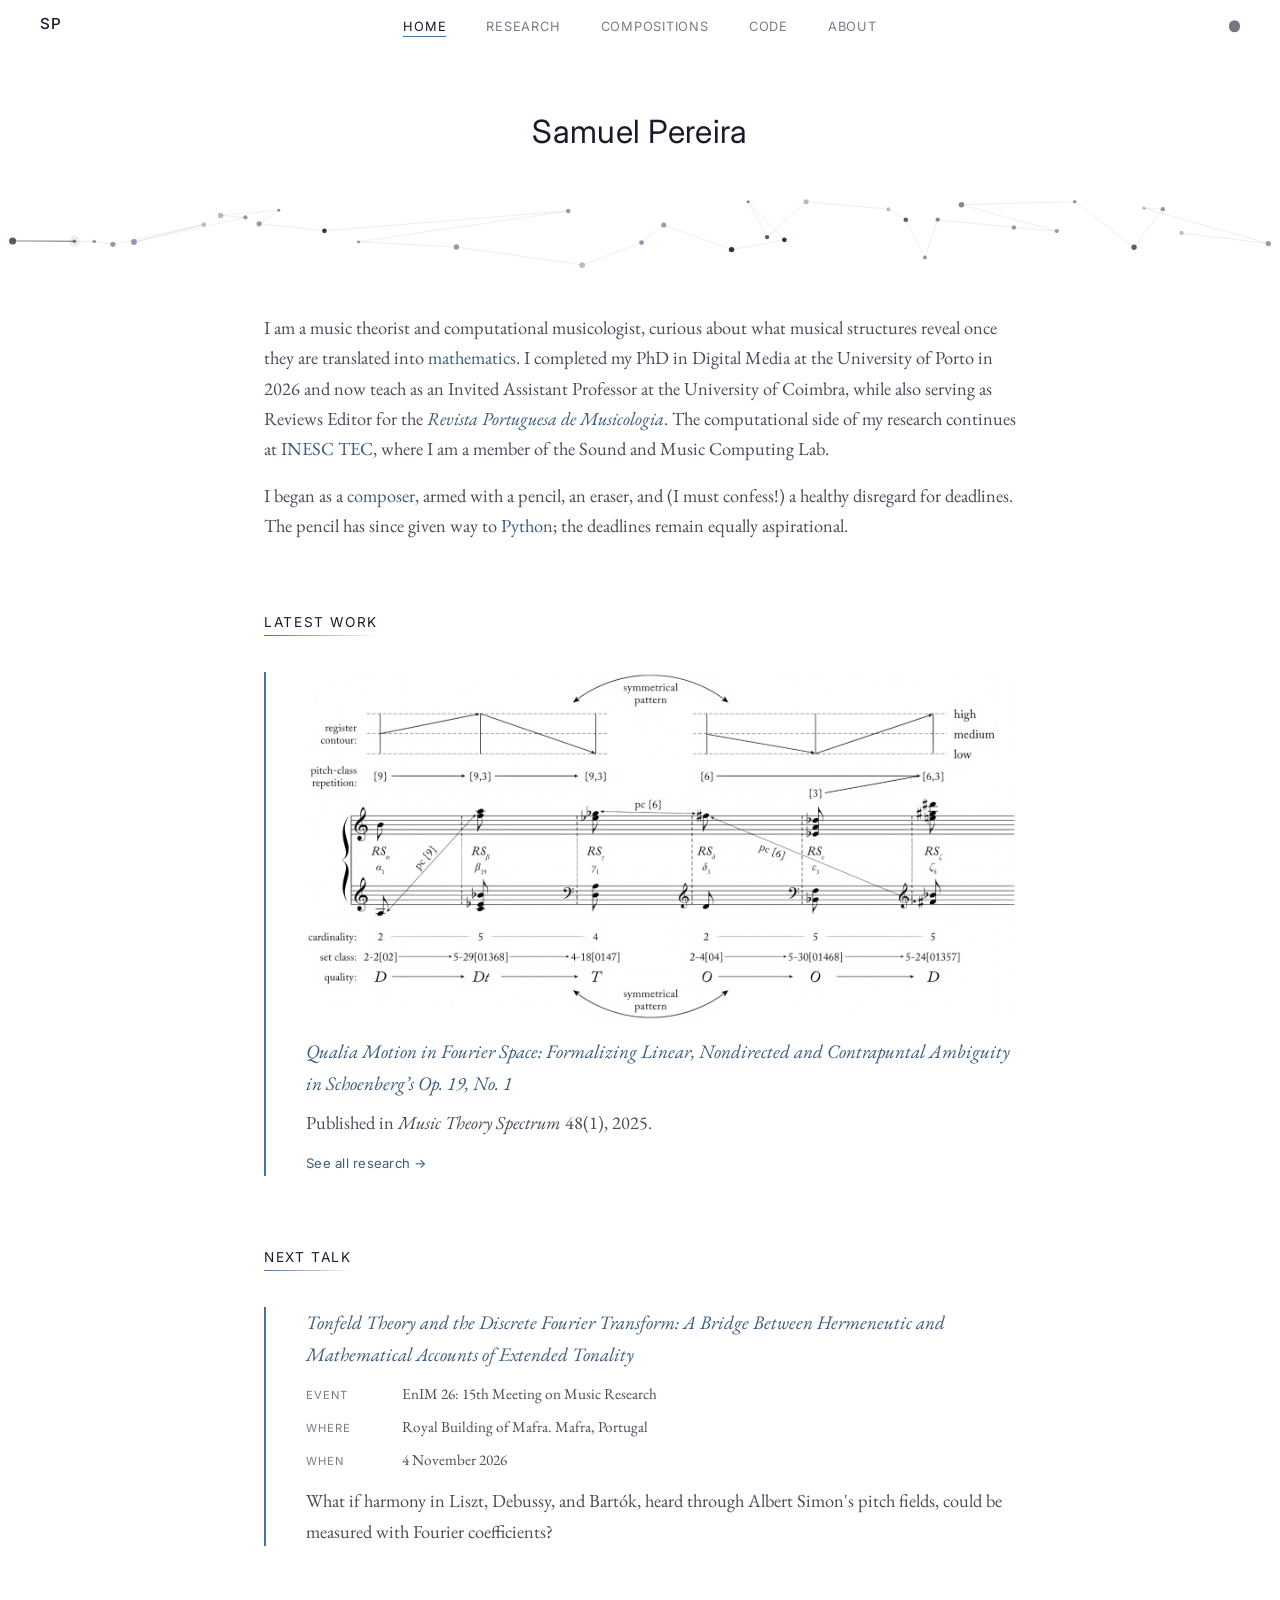
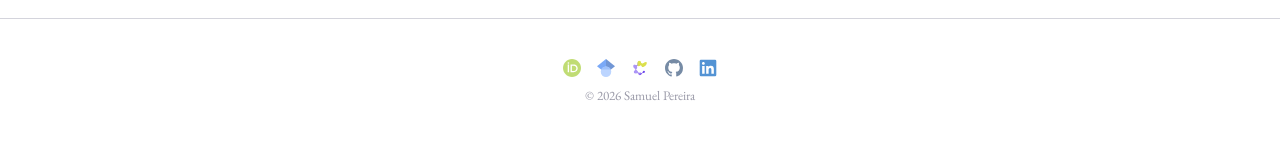
==== commit e4c589ec: "Update contact details and add INESC TEC affiliation Primary email is now samuel.pereira@uc.pt, with" ====
--- a/index.html
+++ b/index.html
@@ -70,7 +70,7 @@
 
             <section class="section">
                 <p>
-                    I am a music theorist and computational musicologist, curious about what musical structures reveal once they are translated into <a href="research.html">mathematics</a>. I completed my PhD in Digital Media at the University of Porto in 2026 and now teach as an Invited Assistant Professor at the University of Coimbra, while also serving as Reviews Editor for the <a href="https://rpm-ns.pt/index.php/rpm"><em>Revista Portuguesa de Musicologia</em></a>.
+                    I am a music theorist and computational musicologist, curious about what musical structures reveal once they are translated into <a href="research.html">mathematics</a>. I completed my PhD in Digital Media at the University of Porto in 2026 and now teach as an Invited Assistant Professor at the University of Coimbra, while also serving as Reviews Editor for the <a href="https://rpm-ns.pt/index.php/rpm"><em>Revista Portuguesa de Musicologia</em></a>. The computational side of my research continues at <a href="https://www.inesctec.pt" target="_blank" rel="noopener noreferrer">INESC TEC</a>, where I am a member of the Sound and Music Computing Lab.
                 </p>
                 <p>
                     I began as a <a href="compositions.html">composer</a>, armed with a pencil, an eraser, and (I must confess!) a healthy disregard for deadlines. The pencil has since given way to <a href="code.html">Python</a>; the deadlines remain equally aspirational.
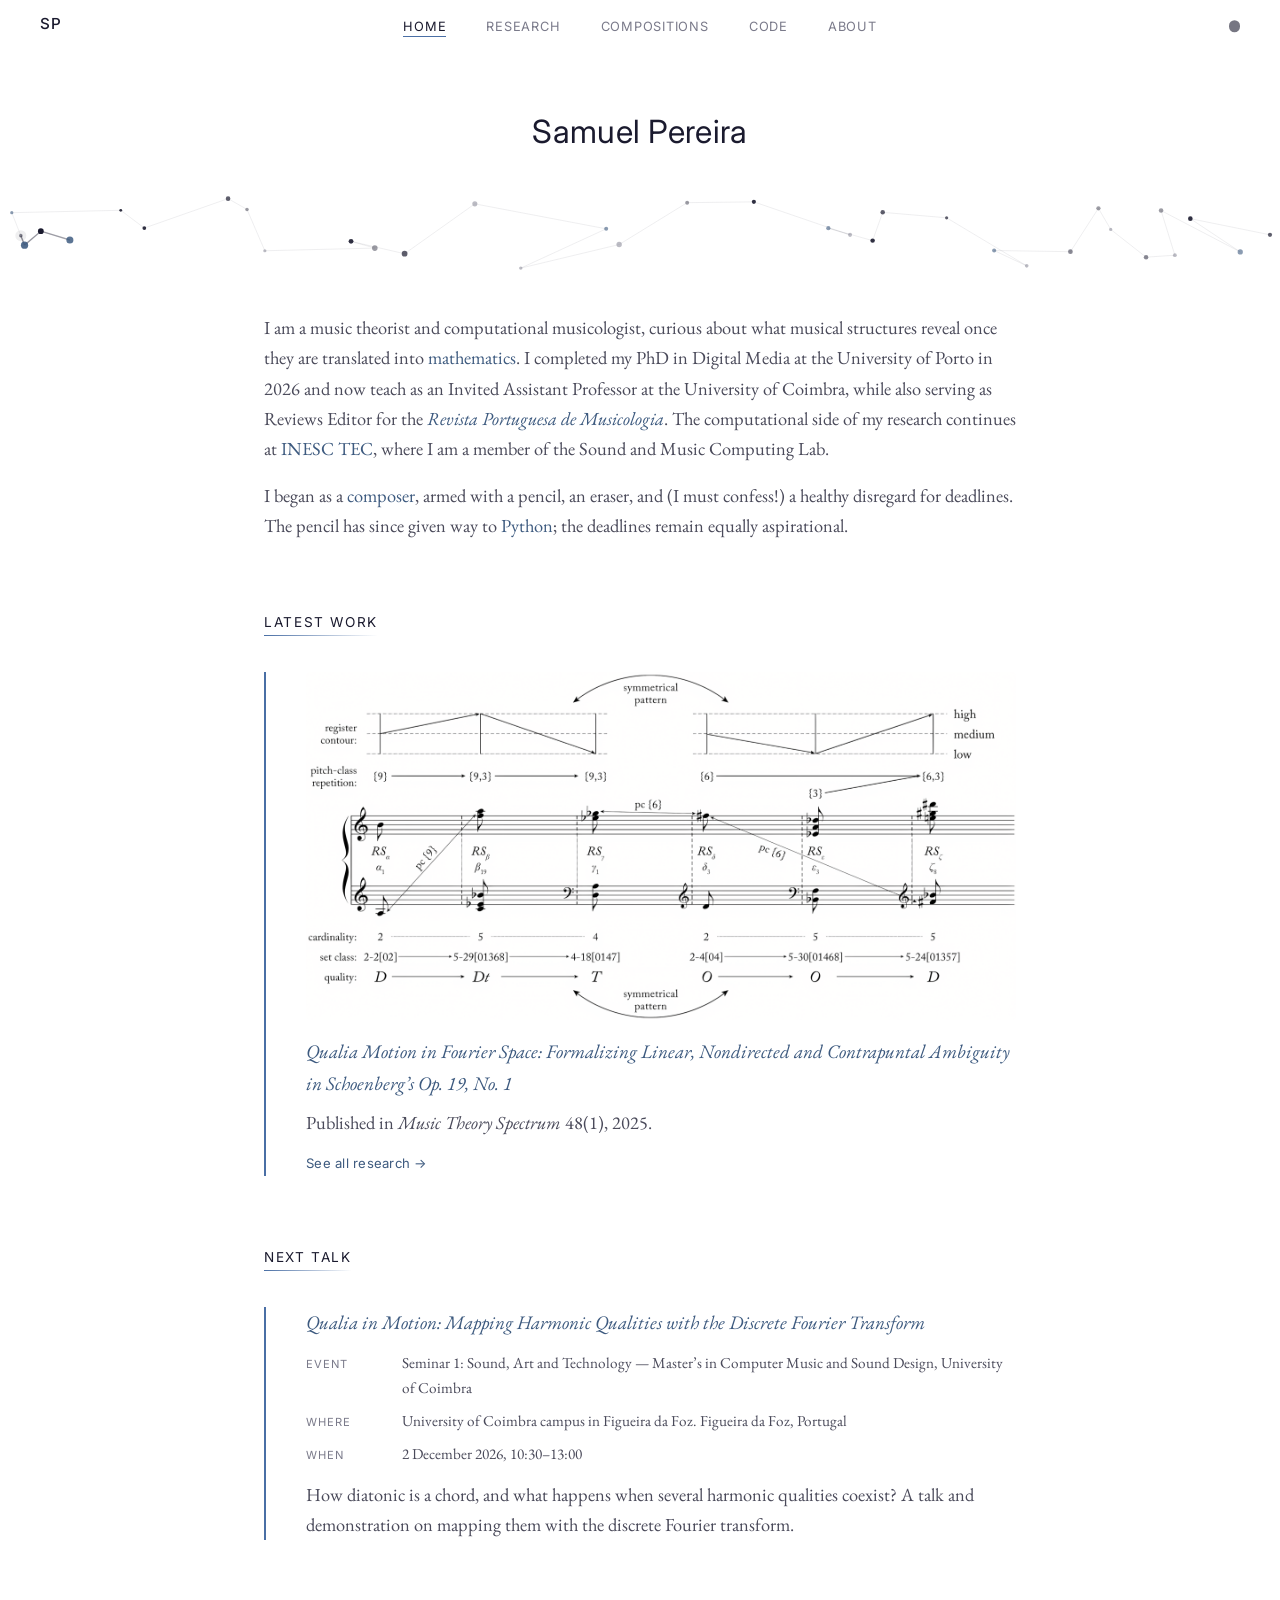
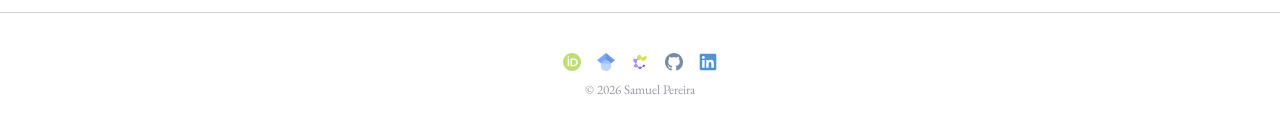
==== commit 5238ac67: "Website update" ====
--- a/index.html
+++ b/index.html
@@ -99,24 +99,24 @@
                 <h2>Next Talk</h2>
                 <div class="spotlight-card">
                     <div class="spotlight-card__title">
-                        <a href="https://www.spimusica.pt/wp-content/uploads/2026/11/EnIM-XV_Livro-de-Resumos-Programa.pdf">Tonfeld Theory and the Discrete Fourier Transform: A Bridge Between Hermeneutic and Mathematical Accounts of Extended Tonality</a>
+                        <a href="research.html#presentations">Qualia in Motion: Mapping Harmonic Qualities with the Discrete Fourier Transform</a>
                     </div>
                     <dl class="talk-meta">
                         <div class="talk-meta__row">
                             <dt class="talk-meta__label">Event</dt>
-                            <dd class="talk-meta__value">EnIM 26: 15th Meeting on Music Research</dd>
+                            <dd class="talk-meta__value">Seminar 1: Sound, Art and Technology &mdash; Master&rsquo;s in Computer Music and Sound Design, University of Coimbra</dd>
                         </div>
                         <div class="talk-meta__row">
                             <dt class="talk-meta__label">Where</dt>
-                            <dd class="talk-meta__value">Royal Building of Mafra. Mafra, Portugal</dd>
+                            <dd class="talk-meta__value">University of Coimbra campus in Figueira da Foz. Figueira da Foz, Portugal</dd>
                         </div>
                         <div class="talk-meta__row">
                             <dt class="talk-meta__label">When</dt>
-                            <dd class="talk-meta__value"><time datetime="2026-11-04">4 November 2026</time></dd>
+                            <dd class="talk-meta__value"><time datetime="2026-12-02T10:30">2 December 2026, 10:30&ndash;13:00</time></dd>
                         </div>
                     </dl>
                     <p class="spotlight-card__desc">
-                        What if harmony in Liszt, Debussy, and Bart&#243;k, heard through Albert Simon's pitch fields, could be measured with Fourier coefficients?
+                        How diatonic is a chord, and what happens when several harmonic qualities coexist? A talk and demonstration on mapping them with the discrete Fourier transform.
                     </p>
                 </div>
             </section>
--- a/css/style.css
+++ b/css/style.css
@@ -872,6 +872,79 @@
     margin-bottom: 0;
 }
 
+/* Talk abstracts — a button at the start of the links row opens the abstract
+   below it. It borrows the download-link idiom so the two read as a pair of
+   the entry's actions. */
+.entry__links {
+    display: flex;
+    flex-wrap: wrap;
+    align-items: center;
+    gap: var(--sp-xs) var(--sp-ml);
+}
+
+.abstract-toggle {
+    display: inline-flex;
+    align-items: center;
+    gap: 0.35em;
+    padding: 0;
+    border: 0;
+    background: none;
+    cursor: pointer;
+    font-family: "Inter", "Helvetica Neue", Arial, sans-serif;
+    font-size: var(--fs-sm);
+    letter-spacing: 0.02em;
+    line-height: inherit;
+    color: var(--link);
+    transition: color 0.2s ease;
+}
+
+.abstract-toggle:hover {
+    color: var(--accent);
+}
+
+.abstract-toggle__icon {
+    flex-shrink: 0;
+    transition: transform 0.2s ease;
+}
+
+.abstract-toggle[aria-expanded="true"] .abstract-toggle__icon {
+    transform: rotate(90deg);
+}
+
+.entry__abstract-text {
+    margin-top: var(--sp-sm);
+    padding-left: var(--sp-md);
+    border-left: 1px solid var(--rule);
+}
+
+.entry__abstract-text p {
+    font-size: var(--fs-support);
+    line-height: 1.6;
+    color: var(--secondary);
+    margin: 0;
+}
+
+.entry__abstract-text p + p {
+    margin-top: var(--sp-sm);
+}
+
+/* Marks where the English translation begins in a bilingual abstract.
+   Same small-label idiom as .entry__kind. */
+.entry__abstract-text .entry__abstract-lang {
+    font-family: "Inter", "Helvetica Neue", Arial, sans-serif;
+    font-size: 0.7rem;
+    letter-spacing: 0.1em;
+    text-transform: uppercase;
+    color: var(--tertiary);
+    margin-top: var(--sp-md);
+}
+
+@media (prefers-reduced-motion: reduce) {
+    .abstract-toggle__icon {
+        transition: none;
+    }
+}
+
 /* DOIs sit with the rest of an entry's metadata, not at body-text weight. */
 .entry__doi {
     font-size: var(--fs-support);
